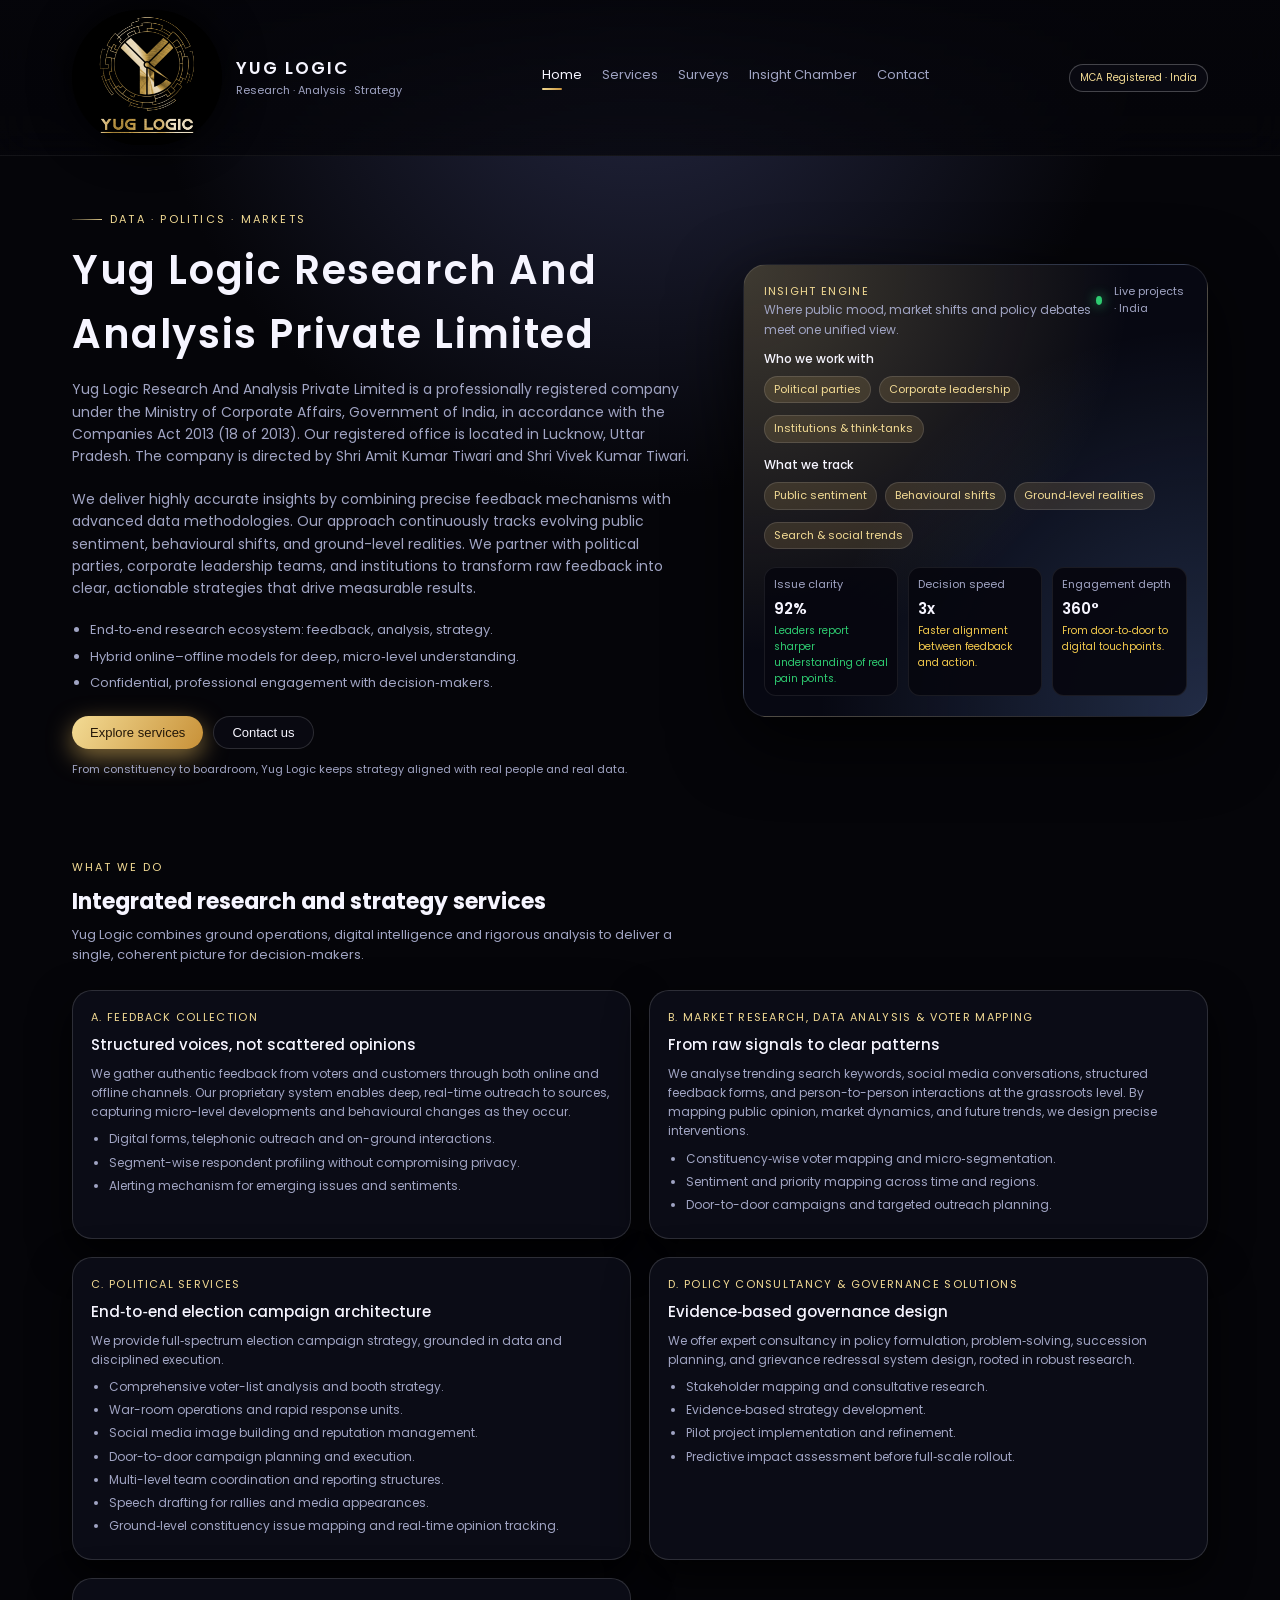
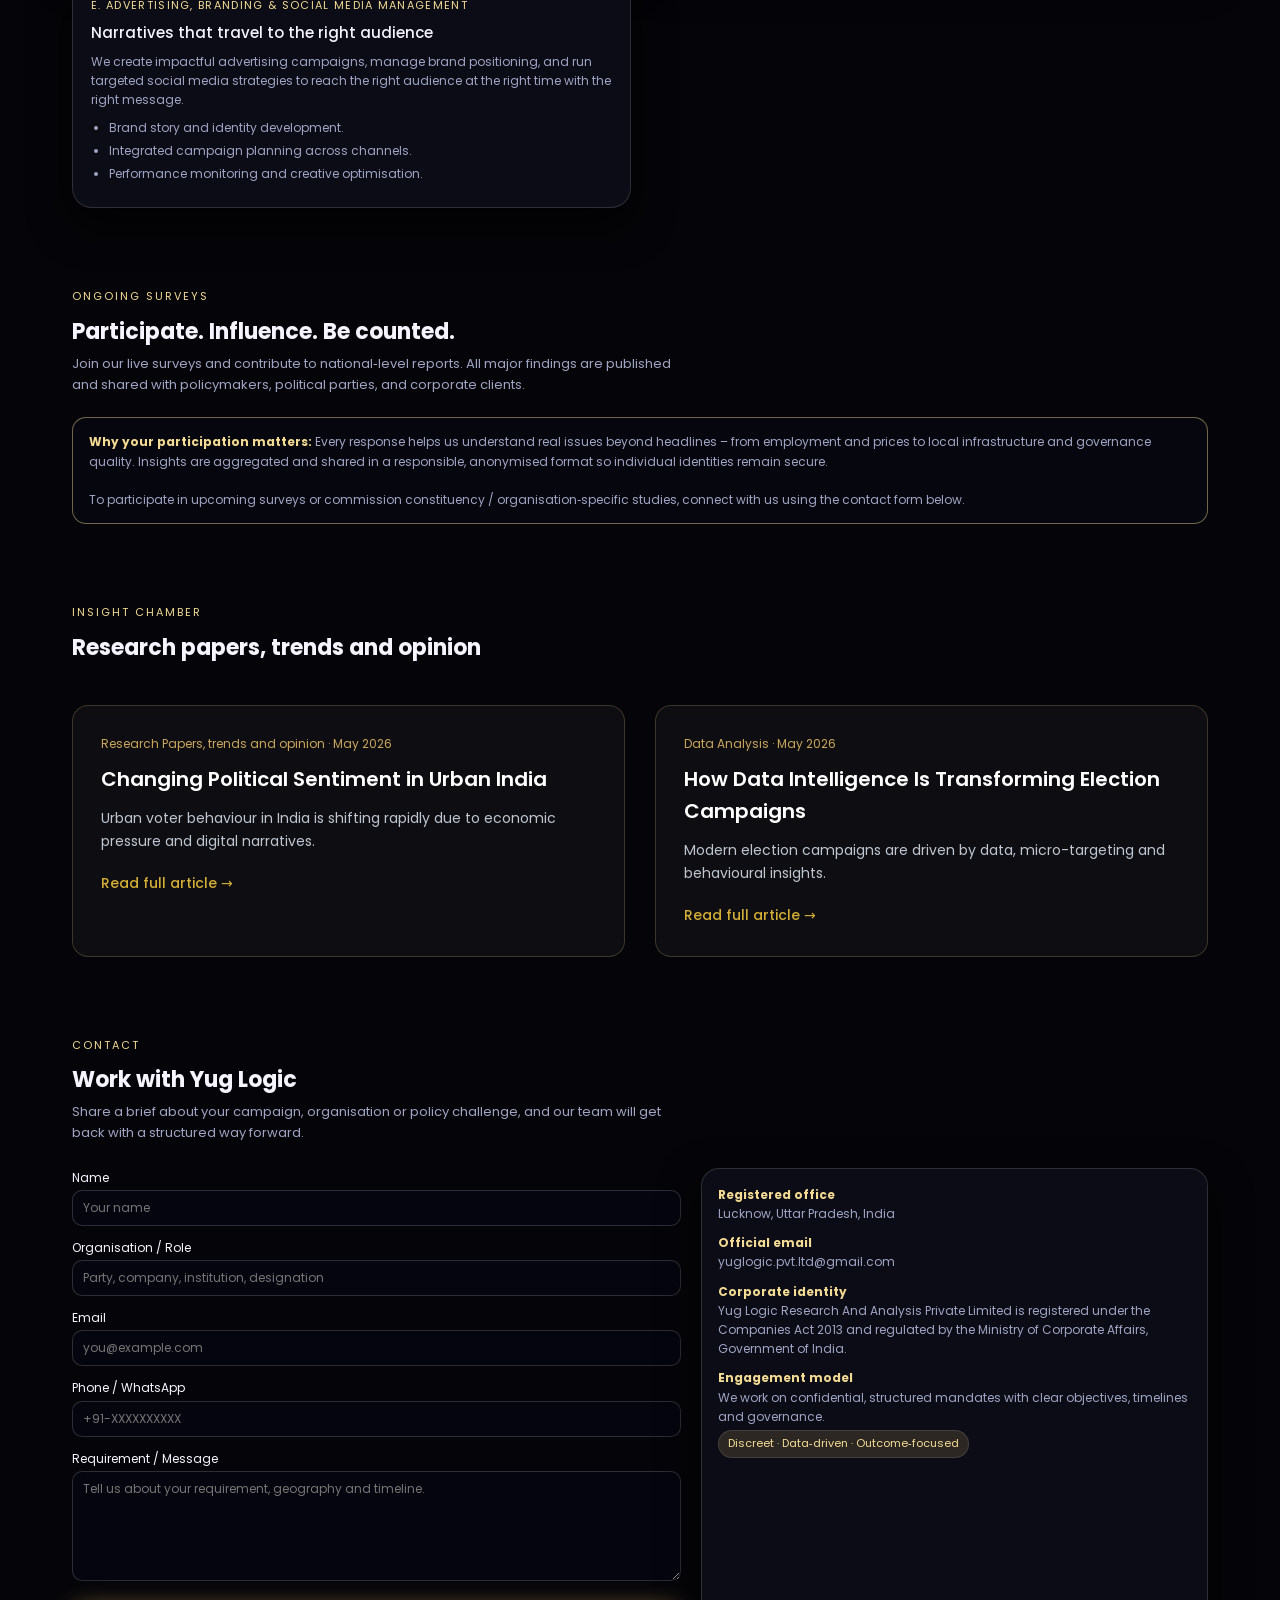
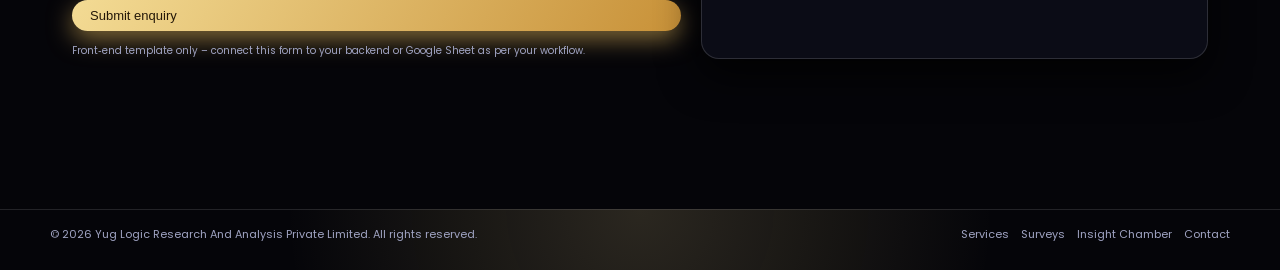
==== index.html @ 124881fb "first commit" ====
<!DOCTYPE html>
<html lang="en">

<head>
  <meta charset="UTF-8" />
  <title>Yug Logic Research And Analysis Private Limited</title>
  <meta name="viewport" content="width=device-width, initial-scale=1" />
  <meta name="description"
    content="Yug Logic Research And Analysis Private Limited – advanced political, market and policy research, feedback collection and strategic consulting." />
  <link rel="preconnect" href="https://fonts.googleapis.com" />
  <link rel="preconnect" href="https://fonts.gstatic.com" crossorigin />
  <link href="https://fonts.googleapis.com/css2?family=Poppins:wght@300;400;500;600;700&display=swap"
    rel="stylesheet" />
  <link rel="stylesheet" href="style.css" />
</head>

<body>
  <header>
    <nav class="nav">
      <div class="nav-left">
        <div class="logo-big-wrap">
          <!-- yahan apna logo file path do -->
          <img src="Images/logo.png" alt="Yug Logic logo" />
        </div>
        <div class="brand-lines">
          <span class="brand-main">Yug Logic</span>
          <span class="brand-sub">Research · Analysis · Strategy</span>
        </div>
      </div>
      <div class="nav-links">
        <a href="#home" class="active">Home</a>
        <a href="#services">Services</a>
        <a href="#surveys">Surveys</a>
        <a href="#insight">Insight Chamber</a>
        <a href="#contact">Contact</a>
      </div>
      <span class="pill-top">MCA Registered · India</span>
    </nav>
  </header>

  <main>
    <!-- HERO -->
    <section id="home">
      <div class="hero-wrap">
        <div>
          <div class="hero-tagline">
            <span></span>
            DATA · POLITICS · MARKETS
          </div>
          <h1 class="hero-title">
            Yug Logic Research And Analysis Private Limited
          </h1>
          <p class="hero-lead">
            Yug Logic Research And Analysis Private Limited is a professionally registered company under the Ministry of
            Corporate Affairs, Government of India, in accordance with the Companies Act 2013 (18 of 2013).
            Our registered office is located in Lucknow, Uttar Pradesh. The company is directed by
            Shri Amit Kumar Tiwari and Shri Vivek Kumar Tiwari.
          </p>
          <p class="hero-lead">
            We deliver highly accurate insights by combining precise feedback mechanisms with advanced data
            methodologies.
            Our approach continuously tracks evolving public sentiment, behavioural shifts, and ground-level realities.
            We partner with political parties, corporate leadership teams, and institutions to transform raw feedback
            into
            clear, actionable strategies that drive measurable results.
          </p>
          <ul class="hero-points">
            <li>End‑to‑end research ecosystem: feedback, analysis, strategy.</li>
            <li>Hybrid online–offline models for deep, micro‑level understanding.</li>
            <li>Confidential, professional engagement with decision‑makers.</li>
          </ul>
          <div class="hero-actions">
            <button class="btn btn-primary"
              onclick="document.getElementById('services').scrollIntoView({behavior:'smooth'})">
              Explore services
            </button>
            <button class="btn btn-ghost"
              onclick="document.getElementById('contact').scrollIntoView({behavior:'smooth'})">
              Contact us
            </button>
          </div>
          <p class="hero-note">
            From constituency to boardroom, Yug Logic keeps strategy aligned with real people and real data.
          </p>
        </div>

        <aside class="hero-panel" aria-label="Snapshot of Yug Logic capabilities">
          <div class="panel-top">
            <div>
              <div class="panel-label">Insight engine</div>
              <div>Where public mood, market shifts and policy debates meet one unified view.</div>
            </div>
            <div style="display:flex;align-items:center;gap:6px;">
              <span class="panel-dot"></span>
              <span style="font-size:11px;color:var(--text-muted);">Live projects · India</span>
            </div>
          </div>

          <div class="panel-grid">
            <div>
              <div class="panel-row-title">Who we work with</div>
              <div class="panel-chip-row">
                <span class="chip">Political parties</span>
                <span class="chip">Corporate leadership</span>
                <span class="chip">Institutions & think‑tanks</span>
              </div>
            </div>

            <div>
              <div class="panel-row-title">What we track</div>
              <div class="panel-chip-row">
                <span class="chip">Public sentiment</span>
                <span class="chip">Behavioural shifts</span>
                <span class="chip">Ground‑level realities</span>
                <span class="chip">Search & social trends</span>
              </div>
            </div>

            <div class="score-grid">
              <div class="score-card">
                <div class="score-label">Issue clarity</div>
                <div class="score-value">92%</div>
                <div class="score-trend trend-up">Leaders report sharper understanding of real pain points.</div>
              </div>
              <div class="score-card">
                <div class="score-label">Decision speed</div>
                <div class="score-value">3x</div>
                <div class="score-trend trend-flat">Faster alignment between feedback and action.</div>
              </div>
              <div class="score-card">
                <div class="score-label">Engagement depth</div>
                <div class="score-value">360°</div>
                <div class="score-trend trend-flat">From door‑to‑door to digital touchpoints.</div>
              </div>
            </div>
          </div>
        </aside>
      </div>
    </section>

    <!-- SERVICES -->
    <section id="services">
      <div class="sec-kicker">What we do</div>
      <h2 class="sec-title">Integrated research and strategy services</h2>
      <p class="sec-sub">
        Yug Logic combines ground operations, digital intelligence and rigorous analysis to deliver a single, coherent
        picture for decision‑makers.
      </p>

      <div class="grid grid-2">
        <!-- A -->
        <article class="card">
          <div class="card-label">A. Feedback Collection</div>
          <div class="card-title">Structured voices, not scattered opinions</div>
          <p class="card-text">
            We gather authentic feedback from voters and customers through both online and offline channels.
            Our proprietary system enables deep, real-time outreach to sources, capturing micro-level developments and
            behavioural changes as they occur.
          </p>
          <ul class="card-list">
            <li>Digital forms, telephonic outreach and on-ground interactions.</li>
            <li>Segment-wise respondent profiling without compromising privacy.</li>
            <li>Alerting mechanism for emerging issues and sentiments.</li>
          </ul>
        </article>

        <!-- B -->
        <article class="card">
          <div class="card-label">B. Market Research, Data Analysis & Voter Mapping</div>
          <div class="card-title">From raw signals to clear patterns</div>
          <p class="card-text">
            We analyse trending search keywords, social media conversations, structured feedback forms,
            and person-to-person interactions at the grassroots level. By mapping public opinion, market dynamics,
            and future trends, we design precise interventions.
          </p>
          <ul class="card-list">
            <li>Constituency‑wise voter mapping and micro‑segmentation.</li>
            <li>Sentiment and priority mapping across time and regions.</li>
            <li>Door-to-door campaigns and targeted outreach planning.</li>
          </ul>
        </article>

        <!-- C -->
        <article class="card">
          <div class="card-label">C. Political Services</div>
          <div class="card-title">End‑to‑end election campaign architecture</div>
          <p class="card-text">
            We provide full‑spectrum election campaign strategy, grounded in data and disciplined execution.
          </p>
          <ul class="card-list">
            <li>Comprehensive voter-list analysis and booth strategy.</li>
            <li>War-room operations and rapid response units.</li>
            <li>Social media image building and reputation management.</li>
            <li>Door-to-door campaign planning and execution.</li>
            <li>Multi-level team coordination and reporting structures.</li>
            <li>Speech drafting for rallies and media appearances.</li>
            <li>Ground‑level constituency issue mapping and real‑time opinion tracking.</li>
          </ul>
        </article>

        <!-- D -->
        <article class="card">
          <div class="card-label">D. Policy Consultancy & Governance Solutions</div>
          <div class="card-title">Evidence‑based governance design</div>
          <p class="card-text">
            We offer expert consultancy in policy formulation, problem‑solving, succession planning,
            and grievance redressal system design, rooted in robust research.
          </p>
          <ul class="card-list">
            <li>Stakeholder mapping and consultative research.</li>
            <li>Evidence‑based strategy development.</li>
            <li>Pilot project implementation and refinement.</li>
            <li>Predictive impact assessment before full‑scale rollout.</li>
          </ul>
        </article>

        <!-- E -->
        <article class="card">
          <div class="card-label">E. Advertising, Branding & Social Media Management</div>
          <div class="card-title">Narratives that travel to the right audience</div>
          <p class="card-text">
            We create impactful advertising campaigns, manage brand positioning, and run targeted social media
            strategies
            to reach the right audience at the right time with the right message.
          </p>
          <ul class="card-list">
            <li>Brand story and identity development.</li>
            <li>Integrated campaign planning across channels.</li>
            <li>Performance monitoring and creative optimisation.</li>
          </ul>
        </article>
      </div>
    </section>

    <!-- SURVEYS -->
    <section id="surveys">
      <div class="sec-kicker">Ongoing surveys</div>
      <h2 class="sec-title">Participate. Influence. Be counted.</h2>
      <p class="sec-sub">
        Join our live surveys and contribute to national‑level reports. All major findings are published and shared
        with policymakers, political parties, and corporate clients.
      </p>

      <div class="highlight">
        <strong>Why your participation matters:</strong> Every response helps us understand real issues beyond headlines
        –
        from employment and prices to local infrastructure and governance quality. Insights are aggregated and shared in
        a
        responsible, anonymised format so individual identities remain secure.
        <br /><br />
        To participate in upcoming surveys or commission constituency / organisation‑specific studies, connect with us
        using the contact form below.
      </div>
    </section>

    <!-- INSIGHT CHAMBER -->
    <section id="insight">
      <section id="insight">

        <div class="sec-kicker">Insight Chamber</div>
        <h2 class="sec-title">Research papers, trends and opinion</h2>

        <div class="blog-grid" id="blogContainer"></div>

      </section>

      </div>
    </section>

    <!-- CONTACT -->
    <section id="contact">
      <div class="sec-kicker">Contact</div>
      <h2 class="sec-title">Work with Yug Logic</h2>
      <p class="sec-sub">
        Share a brief about your campaign, organisation or policy challenge, and our team will get back with a
        structured way forward.
      </p>

      <div class="contact-grid">
        <div>
          <form id="enquiryForm">
            <div>
              <label for="name">Name</label>
              <input id="name" name="name" type="text" placeholder="Your name" />
            </div>
            <div>
              <label for="org">Organisation / Role</label>
              <input id="org" name="org" type="text" placeholder="Party, company, institution, designation" />
            </div>
            <div>
              <label for="email">Email</label>
              <input id="email" name="email" type="email" placeholder="you@example.com" />
            </div>
            <div>
              <label for="phone">Phone / WhatsApp</label>
              <input id="phone" name="phone" type="tel" placeholder="+91-XXXXXXXXXX" />
            </div>
            <div>
              <label for="msg">Requirement / Message</label>
              <textarea id="msg" name="msg"
                placeholder="Tell us about your requirement, geography and timeline."></textarea>
            </div>
            <button type="button" class="btn btn-primary" id="enquiryBtn">
              Submit enquiry
            </button>

            <div class="helper">
              Front‑end template only – connect this form to your backend or Google Sheet as per your workflow.
            </div>
          </form>
        </div>

        <aside class="contact-card">
          <div class="contact-item">
            <strong>Registered office</strong>
            <div>Lucknow, Uttar Pradesh, India</div>
          </div>
          <div class="contact-item">
            <strong>Official email</strong>
            <div>yuglogic.pvt.ltd@gmail.com</div>
          </div>
          <div class="contact-item">
            <strong>Corporate identity</strong>
            <div>
              Yug Logic Research And Analysis Private Limited is registered under the Companies Act 2013 and regulated
              by
              the Ministry of Corporate Affairs, Government of India.
            </div>
          </div>
          <div class="contact-item">
            <strong>Engagement model</strong>
            <div>
              We work on confidential, structured mandates with clear objectives, timelines and governance.
            </div>
            <span class="chip">Discreet · Data‑driven · Outcome‑focused</span>
          </div>
        </aside>
      </div>
    </section>
  </main>

  <footer>
    <div class="footer-inner">
      <div>© <span id="year"></span> Yug Logic Research And Analysis Private Limited. All rights reserved.</div>
      <div class="footer-links">
        <a href="#services">Services</a>
        <a href="#surveys">Surveys</a>
        <a href="#insight">Insight Chamber</a>
        <a href="#contact">Contact</a>
      </div>
    </div>
  </footer>

  <!-- Success Popup -->
  <div id="successPopup" class="popup-overlay">
    <div class="popup-box">
      <div class="popup-icon">✓</div>
      <h3>Enquiry Submitted</h3>
      <p>Thank you for contacting Yug Logic. Our team will reach out shortly.</p>
      <button onclick="closePopup()">Close</button>
    </div>
  </div>

  <!-- <script>
  document.getElementById('year').textContent = new Date().getFullYear();
</script> -->
  <script src="blogs.js"></script>
  <script>
    document.getElementById('year').textContent = new Date().getFullYear();

    const SCRIPT_URL = 'https://script.google.com/macros/s/AKfycbyWjGKu5oeW3pfzpf-v7jNRfKHC6XNShoSL7hSLImDXv3qcmVnDAsrE3kK5Fc-kvegi8g/exec';

    const form = document.getElementById('enquiryForm');
    const enquiryBtn = document.getElementById('enquiryBtn');

    enquiryBtn.addEventListener('click', async () => {
      const formData = new FormData(form);

      try {
        await fetch(SCRIPT_URL, {
          method: 'POST',
          mode: 'no-cors',        // <- important
          body: formData
        });

        // response read nahi kar paoge, but request chali jayegi
        // alert('Enquiry submitted, thank you.');
        showPopup();
        form.reset();
      } catch (error) {
        console.error('Error!', error);
        alert('Error Occurred Please try again.');
      }
    });
  </script>
  <script>
    function showPopup() {
      const popup = document.getElementById('successPopup');
      popup.classList.add('active');
    }

    function closePopup() {
      const popup = document.getElementById('successPopup');
      popup.classList.remove('active');
    }

    const container = document.getElementById("blogContainer");

    blogs.forEach(blog => {

      container.innerHTML += `
<article class="blog-card">

<div class="blog-meta">
${blog.category} · ${blog.date}
</div>

<h3 class="blog-title">
${blog.title}
</h3>

<p class="blog-excerpt">
${blog.excerpt}
</p>

<a href="${blog.file}" class="blog-read">
Read full article →
</a>

</article>
`;

    });

  </script>
</body>
</html>
---- style.css ----
:root {
  --bg: #050509;
  --bg-soft: #0b0c16;
  --bg-panel: #070812;
  --accent: #d8b66a;
  --accent-strong: #f3db94;
  --accent-soft: rgba(216, 182, 106, 0.16);
  --text-main: #f6f5ff;
  --text-muted: #a0a4c3;
  --border-soft: rgba(255, 255, 255, 0.14);
}

* {
  box-sizing: border-box;
  margin: 0;
  padding: 0;
}

body {
  font-family: "Poppins", system-ui;
  background:
    radial-gradient(circle at top, #262944 0, #050509 45%) fixed,
    #050509;
  color: var(--text-main);
  line-height: 1.6;
  scroll-behavior: smooth;
}

a {
  text-decoration: none;
  color: inherit;
}

/* ===== NAVBAR ===== */
header {
  position: sticky;
  top: 0;
  z-index: 50;
  backdrop-filter: blur(18px);
  background: linear-gradient(to bottom, rgba(5, 5, 10, 0.96), rgba(5, 5, 10, 0.75));
  border-bottom: 1px solid rgba(255, 255, 255, 0.06);
}

.nav {
  max-width: 1180px;
  margin: 0 auto;
  padding: 10px 22px;
  display: flex;
  align-items: center;
  justify-content: space-between;
  gap: 16px;
}

.nav-left {
  display: flex;
  align-items: center;
  gap: 14px;
}

/* .logo-big-wrap{
      width:80px;height:80px;
      border-radius:999px;
      background:radial-gradient(circle,#f7e5b0,#c0933d);
      display:flex;align-items:center;justify-content:center;
      box-shadow:
        0 0 35px rgba(243,219,148,0.85),
        0 0 80px rgba(208,147,61,0.55);
      overflow:hidden;
    }
    .logo-big-wrap img{
      width:100%;height:100%;object-fit:contain;
    } */

.logo-big-wrap {
  width: 150px;
  /* pehle 90px tha, isko 120–140 tak rakh sakte ho */
  height: 135px;
  border-radius: 999px;
  background: #000;
  /* yahan simple black, taki logo ka golden hi shine kare */
  display: flex;
  align-items: center;
  justify-content: center;
  box-shadow:
    0 0 40px rgba(0, 0, 0, 0.9);
  /* golden glow hata diya */
  overflow: hidden;
}

.logo-big-wrap img {
  width: 257%;
  height: 186%;
  object-fit: contain;
}


.brand-lines {
  display: flex;
  flex-direction: column;
}

.brand-main {
  font-size: 17px;
  font-weight: 600;
  letter-spacing: 0.12em;
  text-transform: uppercase;
}

.brand-sub {
  font-size: 11px;
  color: var(--text-muted);
}

.nav-links {
  display: none;
  gap: 20px;
  font-size: 13px;
}

@media(min-width:900px) {
  .nav-links {
    display: flex;
  }
}

.nav-links a {
  position: relative;
  padding-bottom: 4px;
  color: var(--text-muted);
}

.nav-links a:hover,
.nav-links a.active {
  color: var(--text-main);
}

.nav-links a::after {
  content: "";
  position: absolute;
  left: 0;
  bottom: 0;
  height: 2px;
  width: 0;
  background: linear-gradient(90deg, #f3db94, #c8923b);
  border-radius: 999px;
  transition: width .18s ease-out;
}

.nav-links a:hover::after,
.nav-links a.active::after {
  width: 20px;
}

.pill-top {
  display: none;
}

@media(min-width:900px) {
  .pill-top {
    display: inline-flex;
    padding: 5px 10px;
    border-radius: 999px;
    border: 1px solid rgba(255, 255, 255, 0.24);
    font-size: 10px;
    background: rgba(10, 10, 18, 0.95);
    color: var(--accent-strong);
  }
}

/* ===== BUTTONS ===== */
.btn {
  border-radius: 999px;
  border: 0;
  padding: 8px 18px;
  font-size: 13px;
  font-weight: 500;
  cursor: pointer;
  display: inline-flex;
  align-items: center;
  gap: 7px;
  transition: transform .14s ease, box-shadow .14s ease, background .14s ease;
  white-space: nowrap;
}

.btn-primary {
  background: linear-gradient(120deg, #f3db94, #c89138);
  color: #231708;
  box-shadow: 0 8px 24px rgba(214, 173, 88, 0.6);
}

.btn-primary:hover {
  transform: translateY(-1px);
  box-shadow: 0 12px 32px rgba(214, 173, 88, 0.8);
}

.btn-ghost {
  background: rgba(10, 10, 18, 0.96);
  border: 1px solid var(--border-soft);
  color: var(--text-main);
}

.btn-ghost:hover {
  background: rgba(16, 18, 35, 1);
  transform: translateY(-1px);
}

/* ===== LAYOUT ===== */
main {
  max-width: 1180px;
  margin: 0 auto;
  padding: 34px 22px 70px;
}

section {
  margin-bottom: 80px;
}

/* ===== HERO PANEL ===== */
.hero-wrap {
  margin-top: 12px;
  display: grid;
  gap: 26px;
  align-items: center;
  grid-template-columns: minmax(0, 1.8fr) minmax(0, 1.3fr);
}

@media(max-width:899px) {
  .hero-wrap {
    grid-template-columns: minmax(0, 1fr);
  }
}

.hero-tagline {
  font-size: 11px;
  text-transform: uppercase;
  letter-spacing: 0.2em;
  color: var(--accent-strong);
  margin-bottom: 10px;
  display: inline-flex;
  align-items: center;
  gap: 8px;
}

.hero-tagline span {
  width: 30px;
  height: 1px;
  background: linear-gradient(90deg, rgba(243, 219, 148, .2), rgba(243, 219, 148, .9));
}

.hero-title {
  font-size: clamp(30px, 4.8vw, 40px);
  font-weight: 600;
  letter-spacing: 0.04em;
  margin-bottom: 12px;
}
/* 
.hero-title span {
  background: linear-gradient(120deg, #f7e6b5, #c99139);
  -webkit-background-clip: text;
  color: transparent;
} */

.hero-lead {
  font-size: 14px;
  color: var(--text-muted);
  max-width: 620px;
  margin-bottom: 20px;
}

.hero-points {
  font-size: 13px;
  color: var(--text-muted);
  margin-bottom: 22px;
}

.hero-points li {
  margin-left: 18px;
  margin-bottom: 6px;
}

.hero-actions {
  display: flex;
  flex-wrap: wrap;
  gap: 10px;
  margin-bottom: 12px;
}

.hero-note {
  font-size: 11px;
  color: var(--text-muted);
}

.hero-panel {
  border-radius: 24px;
  background:
    radial-gradient(circle at top left, rgba(243, 219, 148, 0.24), transparent 60%),
    radial-gradient(circle at bottom right, rgba(126, 173, 255, 0.22), transparent 60%),
    var(--bg-panel);
  border: 1px solid rgba(255, 255, 255, 0.1);
  box-shadow: 0 22px 70px rgba(0, 0, 0, 0.85);
  padding: 18px 20px 20px;
  position: relative;
  overflow: hidden;
}

.hero-panel::before {
  content: "";
  position: absolute;
  inset: -160px;
  background: conic-gradient(from 130deg, rgba(243, 219, 148, 0.25), transparent 40%, rgba(102, 151, 255, 0.3), transparent 80%);
  filter: blur(32px);
  opacity: 0.7;
  z-index: -1;
}

.panel-top {
  display: flex;
  justify-content: space-between;
  align-items: flex-start;
  margin-bottom: 10px;
  font-size: 12px;
  color: var(--text-muted);
}

.panel-label {
  font-size: 11px;
  text-transform: uppercase;
  letter-spacing: 0.12em;
  color: var(--accent-strong);
}

.panel-dot {
  width: 9px;
  height: 9px;
  border-radius: 50%;
  background: #2ecc71;
  box-shadow: 0 0 12px rgba(46, 204, 113, 0.9);
  margin-right: 6px;
}

.panel-grid {
  margin-top: 10px;
  display: grid;
  gap: 12px;
}

.panel-row-title {
  font-size: 12px;
  font-weight: 500;
  margin-bottom: 4px;
}

.panel-chip-row {
  display: flex;
  flex-wrap: wrap;
  gap: 8px;
  font-size: 11px;
}

.chip {
  padding: 4px 9px;
  border-radius: 999px;
  background: rgba(10, 10, 18, 0.9);
  border: 1px solid rgba(255, 255, 255, 0.12);
  color: var(--text-muted);
}

.score-grid {
  display: grid;
  grid-template-columns: repeat(3, minmax(0, 1fr));
  gap: 10px;
  margin-top: 6px;
}

.score-card {
  padding: 8px 9px;
  border-radius: 12px;
  background: rgba(7, 7, 15, 0.94);
  border: 1px solid rgba(255, 255, 255, 0.08);
  font-size: 11px;
}

.score-label {
  color: var(--text-muted);
  margin-bottom: 3px;
}

.score-value {
  font-size: 15px;
  font-weight: 600;
}

.score-trend {
  font-size: 10px;
  margin-top: 2px;
}

.trend-up {
  color: #2ecc71;
}

.trend-flat {
  color: #f2c94c;
}

/* ===== SECTION HEADERS ===== */
.sec-kicker {
  font-size: 11px;
  text-transform: uppercase;
  letter-spacing: 0.18em;
  color: var(--accent-strong);
  margin-bottom: 8px;
}

.sec-title {
  font-size: 22px;
  margin-bottom: 5px;
}

.sec-sub {
  font-size: 13px;
  color: var(--text-muted);
  max-width: 620px;
}

/* ===== CARDS ===== */
.grid {
  margin-top: 24px;
  display: grid;
  gap: 18px;
  grid-template-columns: minmax(0, 1fr);
}

@media(min-width:900px) {
  .grid-2 {
    grid-template-columns: repeat(2, minmax(0, 1fr));
  }
}

.card {
  position: relative;
  border-radius: 20px;
  background: var(--bg-soft);
  border: 1px solid var(--border-soft);
  box-shadow: 0 16px 40px rgba(0, 0, 0, 0.8);
  padding: 18px 18px 20px;
  overflow: hidden;
}

.card::before {
  content: "";
  position: absolute;
  inset: -60px;
  background: radial-gradient(circle at top, rgba(243, 219, 148, 0.24), transparent 65%);
  opacity: 0;
  transition: opacity .2s ease-out;
}

.card:hover::before {
  opacity: 1;
}

.card-label {
  font-size: 11px;
  color: var(--accent-strong);
  text-transform: uppercase;
  letter-spacing: 0.12em;
  margin-bottom: 6px;
}

.card-title {
  font-size: 15px;
  margin-bottom: 7px;
  font-weight: 500;
}

.card-text {
  font-size: 12px;
  color: var(--text-muted);
}

.card-list {
  margin-top: 8px;
  font-size: 12px;
  color: var(--text-muted);
}

.card-list li {
  margin-left: 18px;
  margin-bottom: 4px;
}

/* ===== HIGHLIGHT BOX ===== */
.highlight {
  margin-top: 22px;
  padding: 14px 16px;
  border-radius: 14px;
  border: 1px solid rgba(243, 219, 148, 0.45);
  background: rgba(7, 7, 15, 0.96);
  font-size: 12px;
  color: var(--text-muted);
}

.highlight strong {
  color: var(--accent-strong);
}

/* ===== CONTACT ===== */
.contact-grid {
  margin-top: 24px;
  display: grid;
  gap: 20px;
  grid-template-columns: minmax(0, 1.2fr) minmax(0, 1fr);
}

@media(max-width:900px) {
  .contact-grid {
    grid-template-columns: minmax(0, 1fr);
  }
}

form {
  display: grid;
  gap: 12px;
}

label {
  font-size: 12px;
  display: block;
  margin-bottom: 3px;
}

input,
textarea {
  width: 100%;
  border-radius: 10px;
  border: 1px solid rgba(255, 255, 255, 0.16);
  background: rgba(6, 6, 16, 0.96);
  padding: 8px 10px;
  font-size: 12px;
  color: var(--text-main);
  outline: none;
  font-family: inherit;
  transition: border-color .15s ease, box-shadow .15s ease, background .15s ease;
}

input:focus,
textarea:focus {
  border-color: var(--accent-strong);
  box-shadow: 0 0 0 1px rgba(243, 219, 148, 0.45);
  background: rgba(6, 6, 16, 1);
}

textarea {
  min-height: 110px;
  resize: vertical;
}

.helper {
  font-size: 10px;
  color: var(--text-muted);
}

.contact-card {
  padding: 16px 16px 18px;
  border-radius: 18px;
  background: var(--bg-soft);
  border: 1px solid var(--border-soft);
  font-size: 12px;
  color: var(--text-muted);
  box-shadow: 0 16px 40px rgba(0, 0, 0, 0.8);
}

.contact-item {
  margin-bottom: 10px;
}

.contact-item strong {
  color: var(--accent-strong);
}

.chip {
  display: inline-block;
  margin-top: 4px;
  padding: 4px 9px;
  border-radius: 999px;
  background: var(--accent-soft);
  color: var(--accent-strong);
  font-size: 11px;
}

/* ===== FOOTER ===== */
footer {
  border-top: 1px solid rgba(255, 255, 255, 0.12);
  padding: 16px 22px 26px;
  font-size: 11px;
  color: var(--text-muted);
  background: radial-gradient(circle at top, rgba(243, 219, 148, 0.16), transparent 55%);
}

.footer-inner {
  max-width: 1180px;
  margin: 0 auto;
  display: flex;
  flex-wrap: wrap;
  gap: 10px;
  align-items: center;
  justify-content: space-between;
}

.footer-links {
  display: flex;
  gap: 12px;
}

.footer-links a:hover {
  color: var(--text-main);
}

/* Popup overlay */
.popup-overlay {
  position: fixed;
  inset: 0;
  background: rgba(0, 0, 0, 0.55);
  display: flex;
  align-items: center;
  justify-content: center;
  visibility: hidden;
  opacity: 0;
  transition: 0.3s ease;
  backdrop-filter: blur(4px);
  z-index: 9999;
}

.popup-overlay.active {
  visibility: visible;
  opacity: 1;
}

/* Popup box */
.popup-box {
  background: white;
  padding: 40px 35px;
  border-radius: 16px;
  text-align: center;
  max-width: 380px;
  box-shadow: 0 15px 40px rgba(0, 0, 0, 0.2);
  transform: translateY(30px);
  transition: 0.3s;
}

.popup-overlay.active .popup-box {
  transform: translateY(0);
}

.popup-icon {
  font-size: 42px;
  color: #2ecc71;
  margin-bottom: 10px;
}

.popup-box h3 {
  margin-bottom: 10px;
  font-size: 22px;
  color: black;
}

.popup-box p {
  color: #666;
  font-size: 14px;
  margin-bottom: 20px;
}

.popup-box button {
  padding: 10px 20px;
  border: none;
  border-radius: 8px;
  background: #111;
  color: white;
  cursor: pointer;
}

/* for blog */
.blog-grid {
  display: grid;
  grid-template-columns: repeat(auto-fit, minmax(320px, 1fr));
  gap: 30px;
  margin-top: 40px;
}

.blog-card {
  background: rgba(255, 255, 255, 0.04);
  border: 1px solid rgba(255, 215, 130, 0.2);
  border-radius: 16px;
  padding: 28px;
  transition: all .3s ease;
  backdrop-filter: blur(6px);
}

.blog-card:hover {
  transform: translateY(-6px);
  border-color: #d4af37;
  box-shadow: 0 15px 35px rgba(0, 0, 0, 0.4);
}

.blog-meta {
  font-size: 12px;
  color: #c9a65b;
  margin-bottom: 10px;
}

.blog-title {
  font-size: 20px;
  font-weight: 600;
  color: #ffffff;
  margin-bottom: 12px;
}

.blog-excerpt {
  font-size: 14px;
  color: #bfc6d1;
  line-height: 1.6;
  margin-bottom: 18px;
}

.blog-read {
  font-size: 14px;
  font-weight: 500;
  text-decoration: none;
  color: #d4af37;
}

.blog-read:hover {
  text-decoration: underline;
}
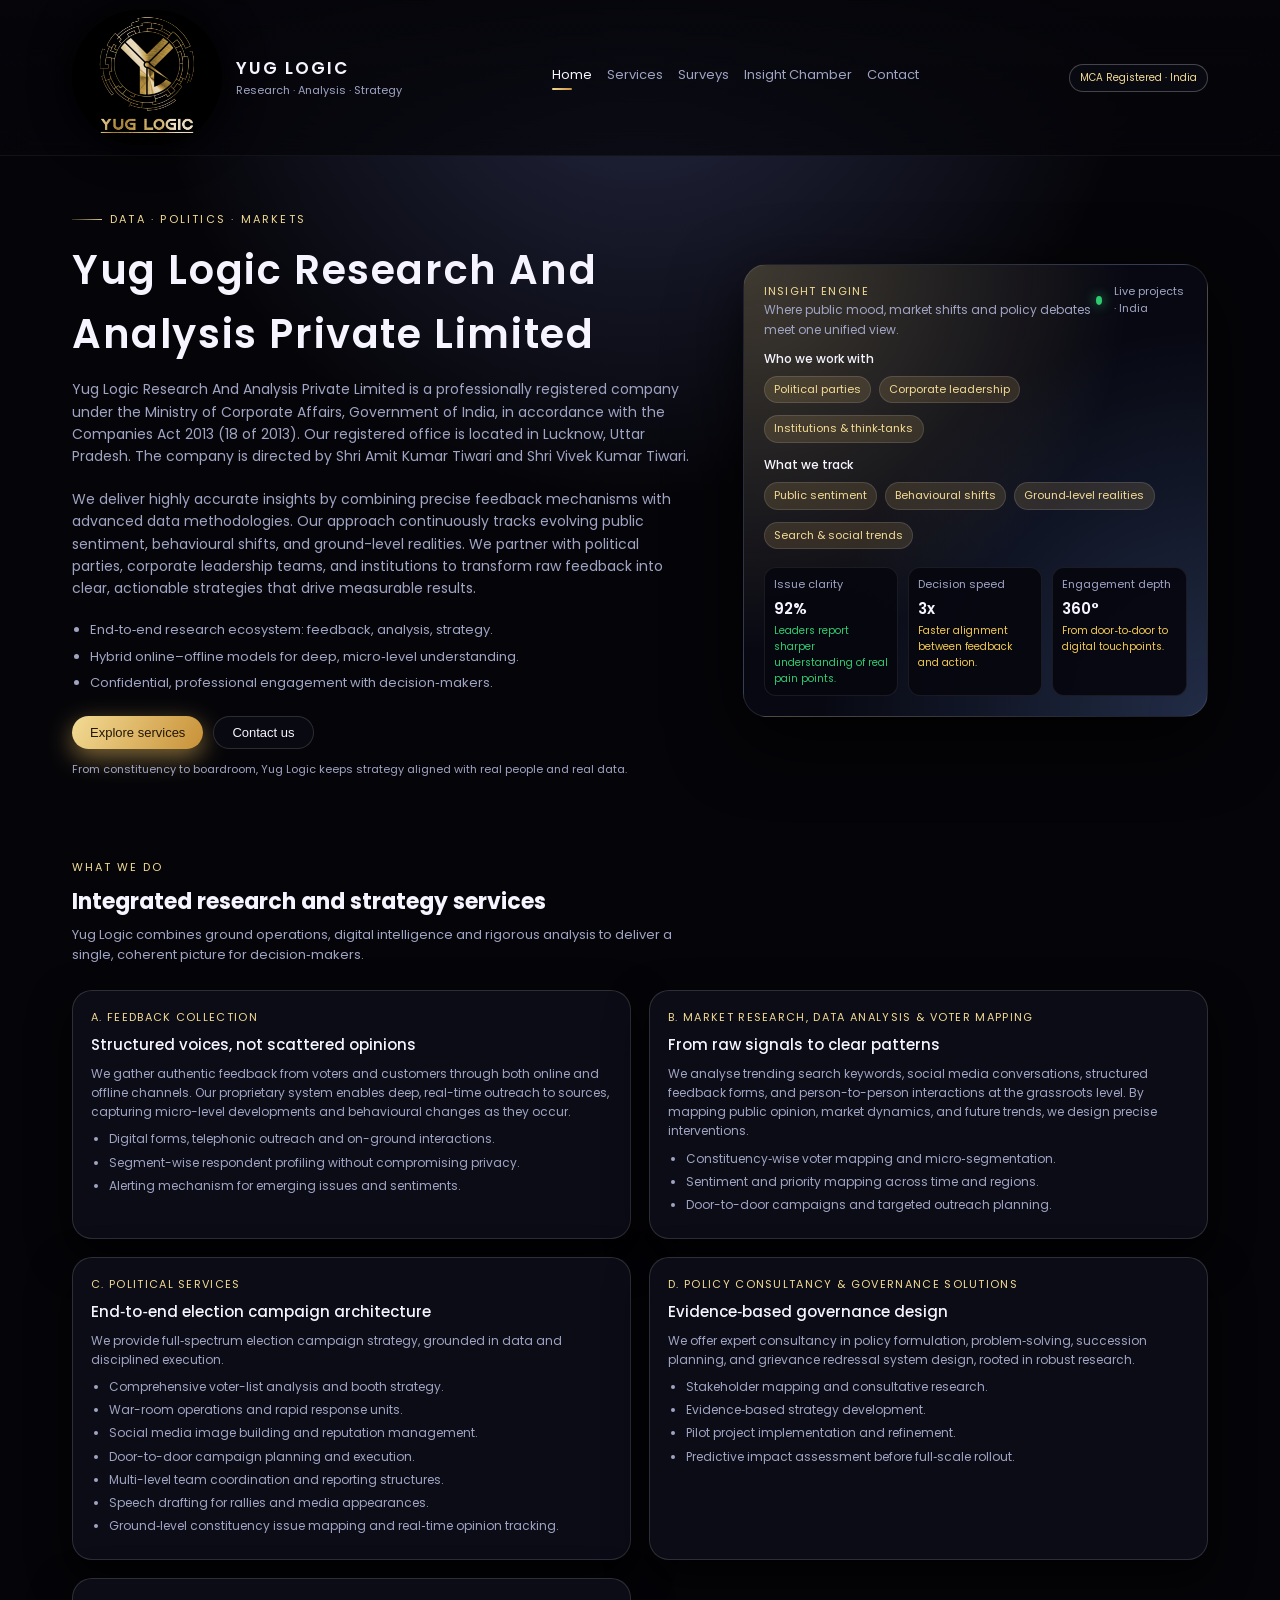
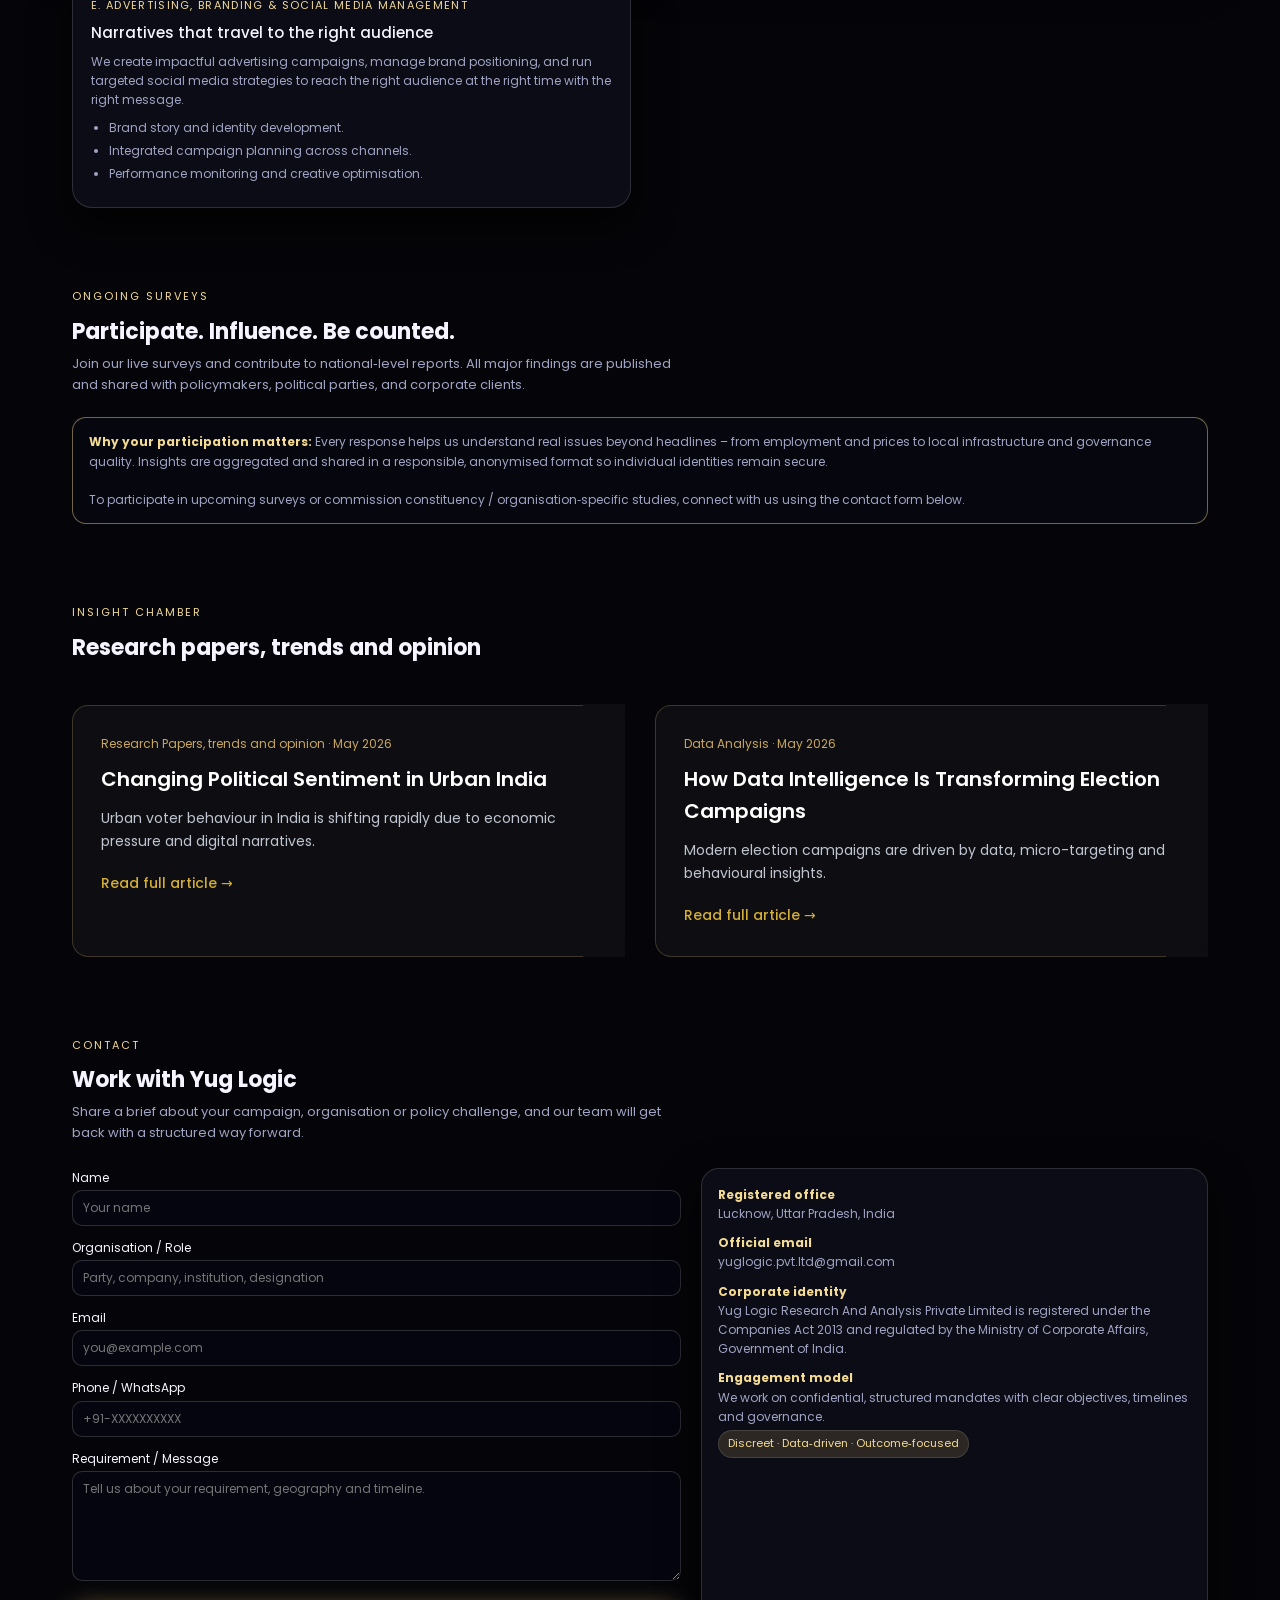
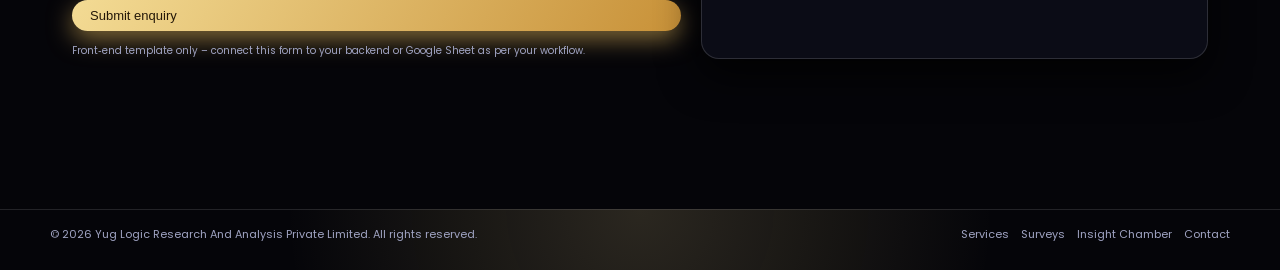
==== commit f755a2ed: "Responsive Compatiable for Mobile and desktop" ====
--- a/index.html
+++ b/index.html
@@ -14,7 +14,10 @@
   <link rel="stylesheet" href="style.css" />
 </head>
 
+
+
 <body>
+  <!-- ...existing code... -->
   <header>
     <nav class="nav">
       <div class="nav-left">
@@ -27,6 +30,35 @@
           <span class="brand-sub">Research · Analysis · Strategy</span>
         </div>
       </div>
+      <div class="nav-links-container">
+        <div class="nav-links">
+          <a href="#home" class="active">Home</a>
+          <a href="#services">Services</a>
+          <a href="#surveys">Surveys</a>
+          <a href="#insight">Insight Chamber</a>
+          <a href="#contact">Contact</a>
+        </div>
+      </div>
+      <button class="hamburger" aria-label="Toggle menu">
+        <span></span>
+        <span></span>
+        <span></span>
+      </button>
+      <span class="pill-top">MCA Registered · India</span>
+    </nav>
+  </header>
+  <!-- ...existing code... -->
+  <!-- <header>
+    <nav class="nav">
+      <div class="nav-left">
+        <div class="logo-big-wrap">
+          <img src="Images/logo.png" alt="Yug Logic logo" />
+        </div>
+        <div class="brand-lines">
+          <span class="brand-main">Yug Logic</span>
+          <span class="brand-sub">Research · Analysis · Strategy</span>
+        </div>
+      </div>
       <div class="nav-links">
         <a href="#home" class="active">Home</a>
         <a href="#services">Services</a>
@@ -36,7 +68,7 @@
       </div>
       <span class="pill-top">MCA Registered · India</span>
     </nav>
-  </header>
+  </header> -->
 
   <main>
     <!-- HERO -->
@@ -433,5 +465,27 @@
     });
 
   </script>
+
+  <script>
+  const hamburger = document.querySelector('.hamburger');
+  const navMenu = document.querySelector('.nav-links-container');
+  const navLinks = document.querySelectorAll('.nav-links a');
+
+  // Toggle menu (open/close)
+  hamburger.addEventListener('click', () => {
+    navMenu.classList.toggle('active');
+  });
+
+  // Close menu on link click
+  navLinks.forEach(link => {
+    link.addEventListener('click', () => {
+      navMenu.classList.remove('active');
+
+      // active link highlight
+      navLinks.forEach(l => l.classList.remove('active'));
+      link.classList.add('active');
+    });
+  });
+</script>
 </body>
-</html>
+</html>
--- a/style.css
+++ b/style.css
@@ -732,4 +732,81 @@
 
 .blog-read:hover {
   text-decoration: underline;
+}
+
+
+/* ===== MOBILE NAV FIX ===== */
+.hamburger {
+  display: block;
+  background: none;
+  border: none;
+  cursor: pointer;
+}
+
+.hamburger span {
+  display: block;
+  width: 22px;
+  height: 2px;
+  background: white;
+  margin: 5px 0;
+}
+
+/* mobile menu */
+.nav-links-container {
+  position: absolute;
+  top: 70px;
+  left: 0;
+  width: 100%;
+  background: #050509;
+  display: none;
+  flex-direction: column;
+  padding: 15px 20px;
+}
+
+.nav-links-container.active {
+  display: flex;
+}
+
+.nav-links {
+  display: flex;
+  flex-direction: column;
+  gap: 15px;
+}
+
+/* desktop reset */
+@media(min-width:900px){
+  .hamburger {
+    display: none;
+  }
+
+  .nav-links-container {
+    position: static;
+    display: block !important;
+    background: none;
+    width: auto;
+    padding: 0;
+  }
+
+  .nav-links {
+    flex-direction: row;
+  }
+}
+
+
+@media(max-width:600px){
+  .hero-title {
+    font-size: 24px;
+  }
+
+  .hero-lead {
+    font-size: 13px;
+  }
+
+  .hero-wrap {
+    gap: 18px;
+  }
+
+  .hero-panel {
+    padding: 14px;
+  }
 }
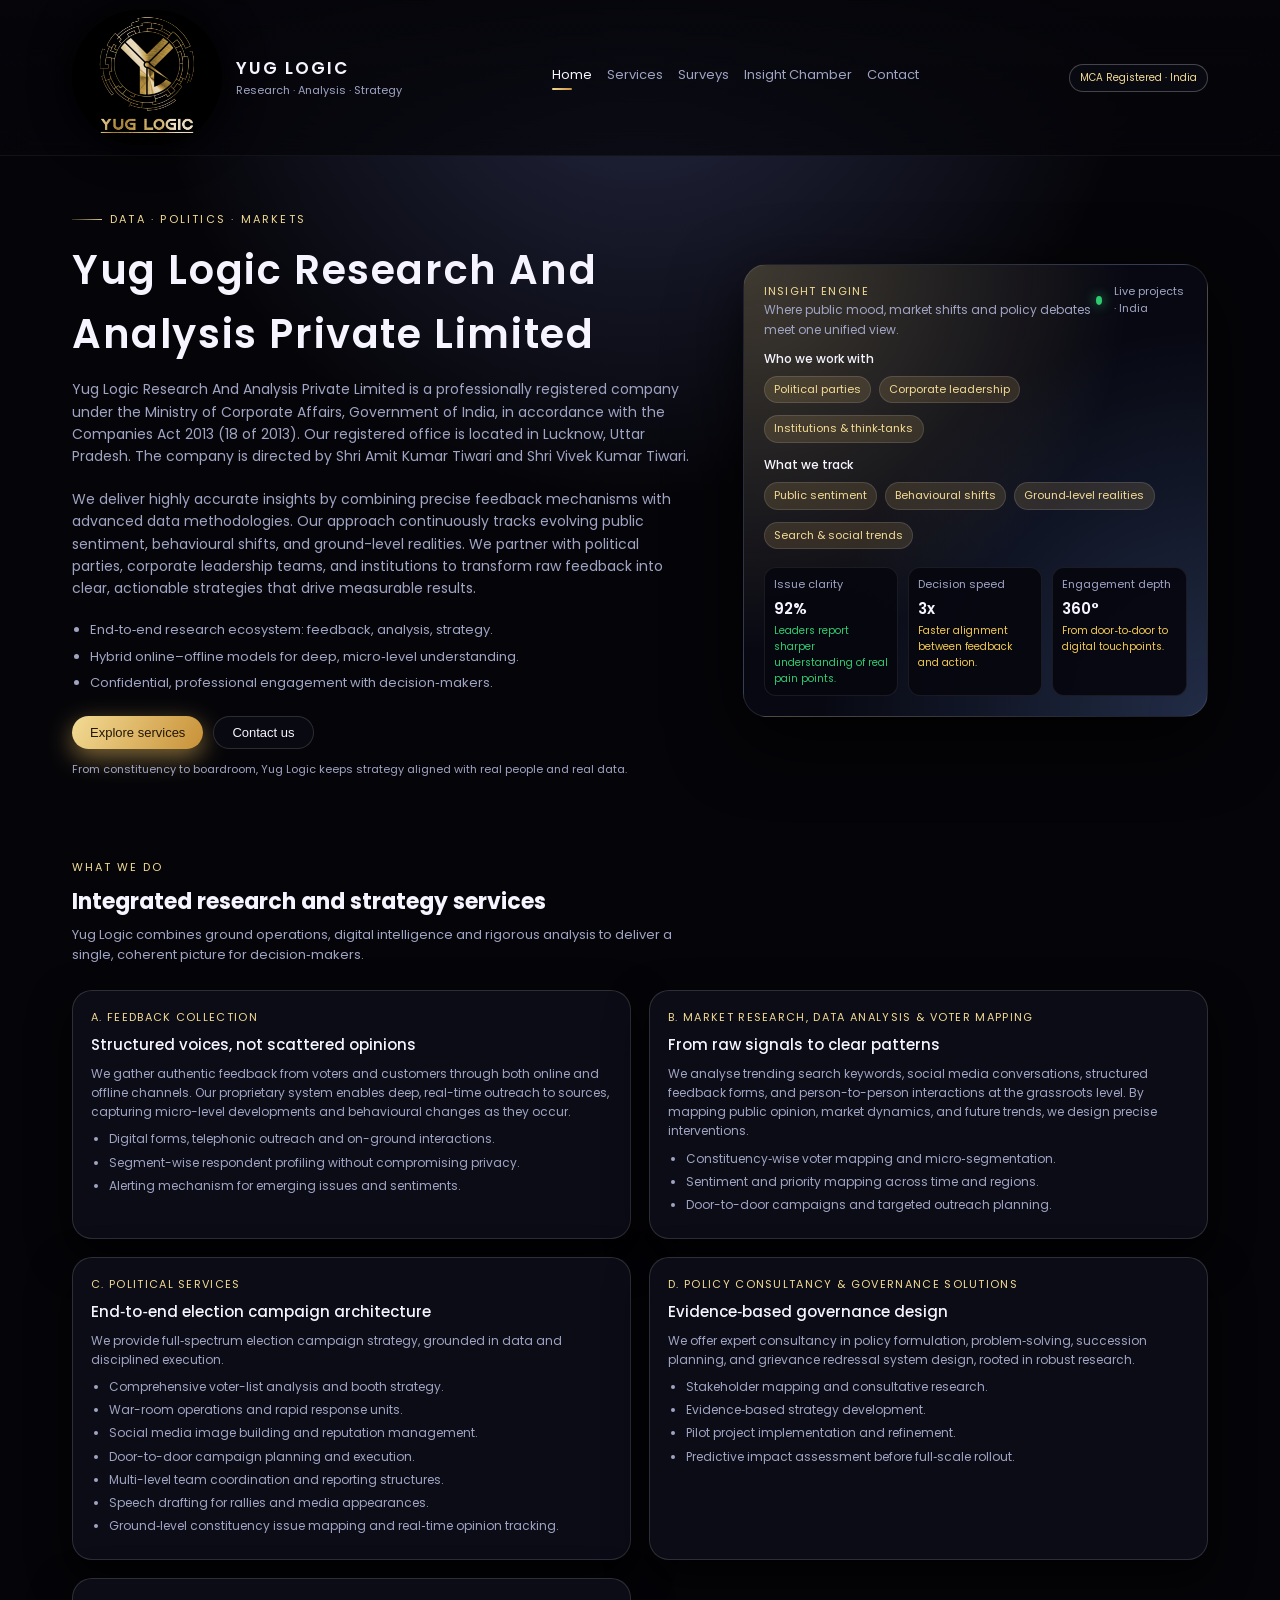
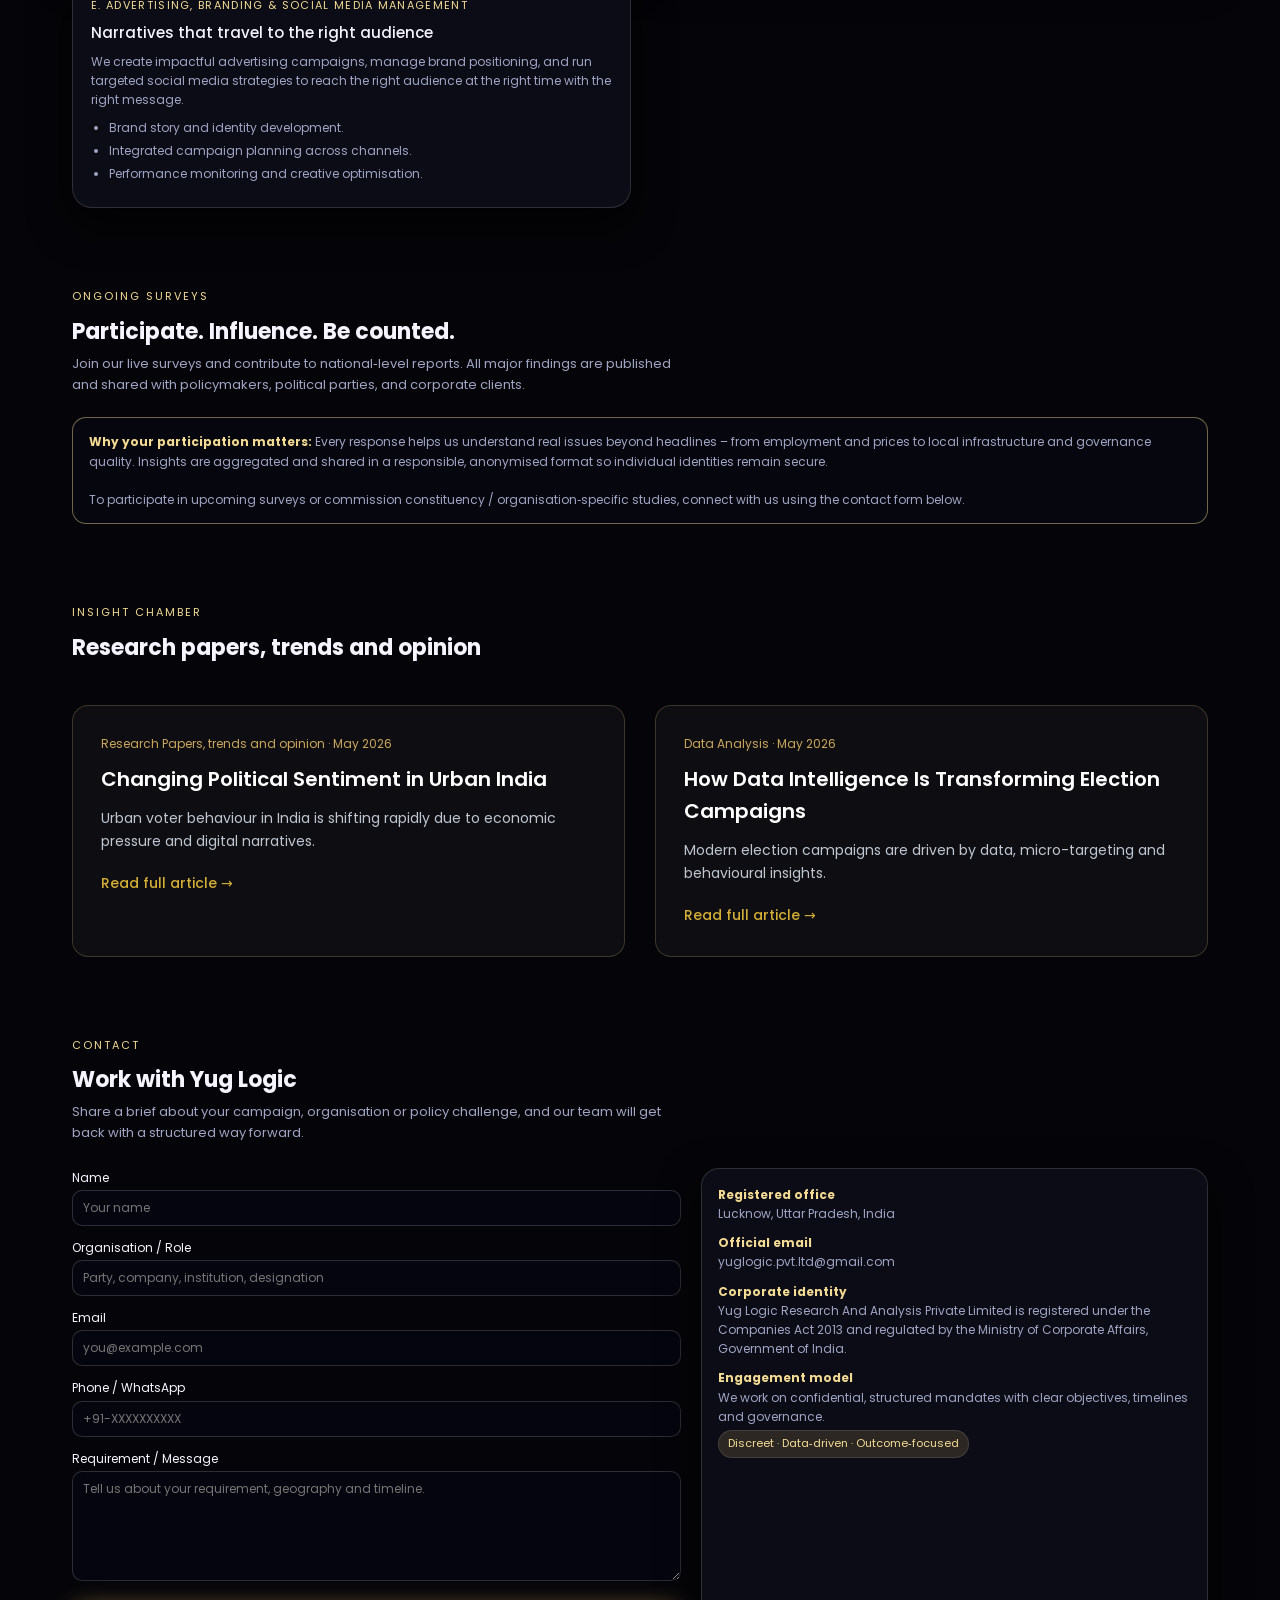
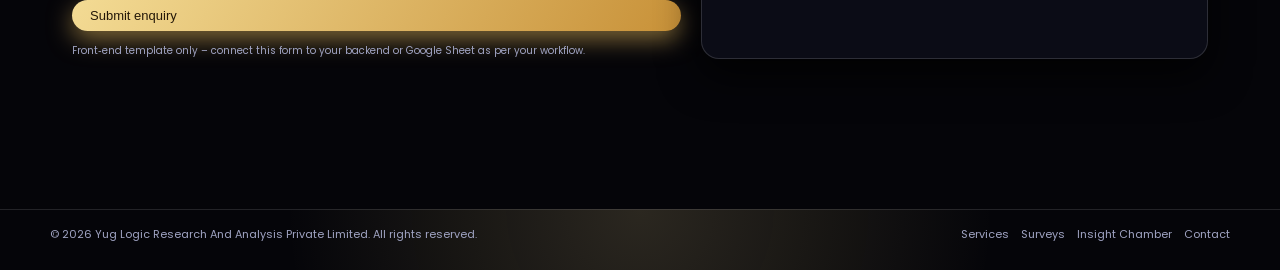
==== commit f87a378b: "Responsive Web Design Project" ====
--- a/index.html
+++ b/index.html
@@ -47,28 +47,6 @@
       <span class="pill-top">MCA Registered · India</span>
     </nav>
   </header>
-  <!-- ...existing code... -->
-  <!-- <header>
-    <nav class="nav">
-      <div class="nav-left">
-        <div class="logo-big-wrap">
-          <img src="Images/logo.png" alt="Yug Logic logo" />
-        </div>
-        <div class="brand-lines">
-          <span class="brand-main">Yug Logic</span>
-          <span class="brand-sub">Research · Analysis · Strategy</span>
-        </div>
-      </div>
-      <div class="nav-links">
-        <a href="#home" class="active">Home</a>
-        <a href="#services">Services</a>
-        <a href="#surveys">Surveys</a>
-        <a href="#insight">Insight Chamber</a>
-        <a href="#contact">Contact</a>
-      </div>
-      <span class="pill-top">MCA Registered · India</span>
-    </nav>
-  </header> -->
 
   <main>
     <!-- HERO -->
@@ -393,9 +371,6 @@
     </div>
   </div>
 
-  <!-- <script>
-  document.getElementById('year').textContent = new Date().getFullYear();
-</script> -->
   <script src="blogs.js"></script>
   <script>
     document.getElementById('year').textContent = new Date().getFullYear();
@@ -414,9 +389,6 @@
           mode: 'no-cors',        // <- important
           body: formData
         });
-
-        // response read nahi kar paoge, but request chali jayegi
-        // alert('Enquiry submitted, thank you.');
         showPopup();
         form.reset();
       } catch (error) {
@@ -467,25 +439,26 @@
   </script>
 
   <script>
-  const hamburger = document.querySelector('.hamburger');
-  const navMenu = document.querySelector('.nav-links-container');
-  const navLinks = document.querySelectorAll('.nav-links a');
-
-  // Toggle menu (open/close)
-  hamburger.addEventListener('click', () => {
-    navMenu.classList.toggle('active');
-  });
-
-  // Close menu on link click
-  navLinks.forEach(link => {
-    link.addEventListener('click', () => {
-      navMenu.classList.remove('active');
-
-      // active link highlight
-      navLinks.forEach(l => l.classList.remove('active'));
-      link.classList.add('active');
+    const hamburger = document.querySelector('.hamburger');
+    const navMenu = document.querySelector('.nav-links-container');
+    const navLinks = document.querySelectorAll('.nav-links a');
+
+    // Toggle menu (open/close)
+    hamburger.addEventListener('click', () => {
+      navMenu.classList.toggle('active');
     });
-  });
-</script>
+
+    // Close menu on link click
+    navLinks.forEach(link => {
+      link.addEventListener('click', () => {
+        navMenu.classList.remove('active');
+
+        // active link highlight
+        navLinks.forEach(l => l.classList.remove('active'));
+        link.classList.add('active');
+      });
+    });
+  </script>
 </body>
+
 </html>
--- a/style.css
+++ b/style.css
@@ -253,6 +253,7 @@
   letter-spacing: 0.04em;
   margin-bottom: 12px;
 }
+
 /* 
 .hero-title span {
   background: linear-gradient(120deg, #f7e6b5, #c99139);
@@ -774,7 +775,7 @@
 }
 
 /* desktop reset */
-@media(min-width:900px){
+@media(min-width:900px) {
   .hamburger {
     display: none;
   }
@@ -793,7 +794,7 @@
 }
 
 
-@media(max-width:600px){
+@media(max-width:600px) {
   .hero-title {
     font-size: 24px;
   }
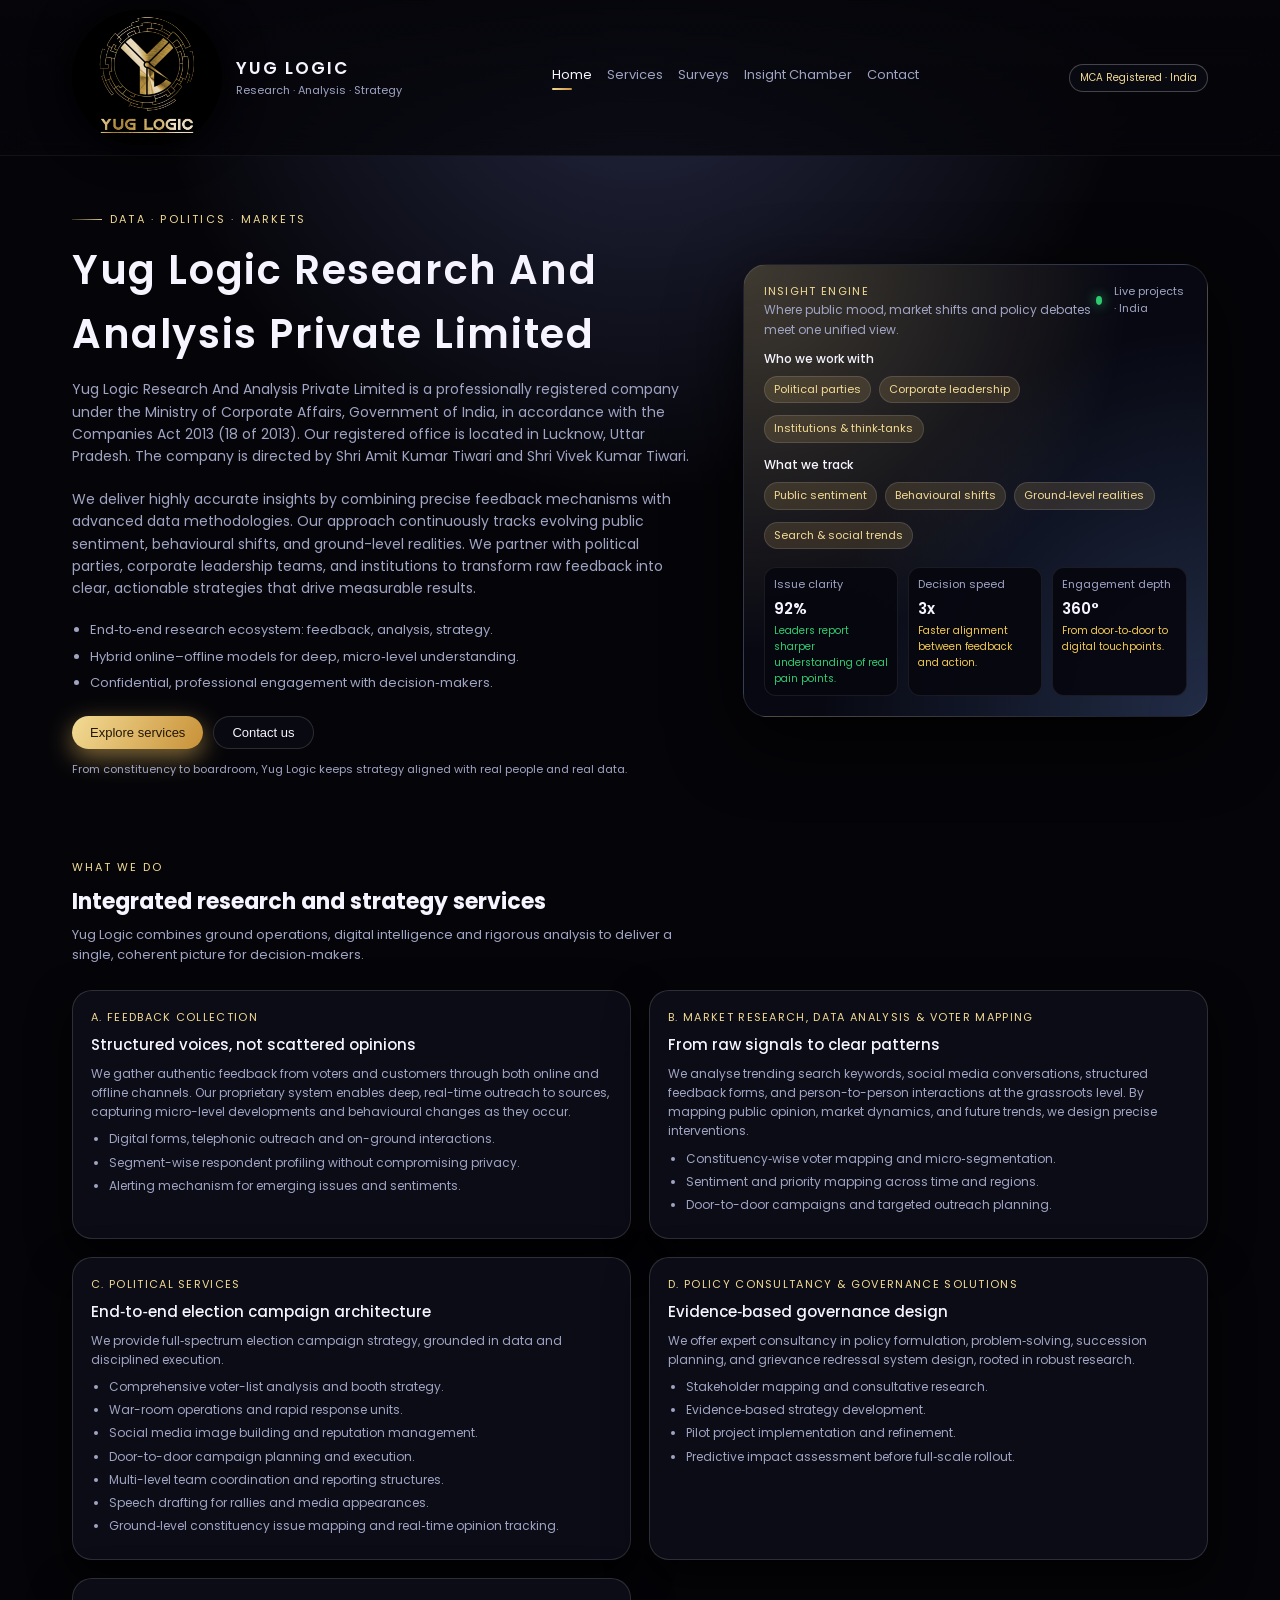
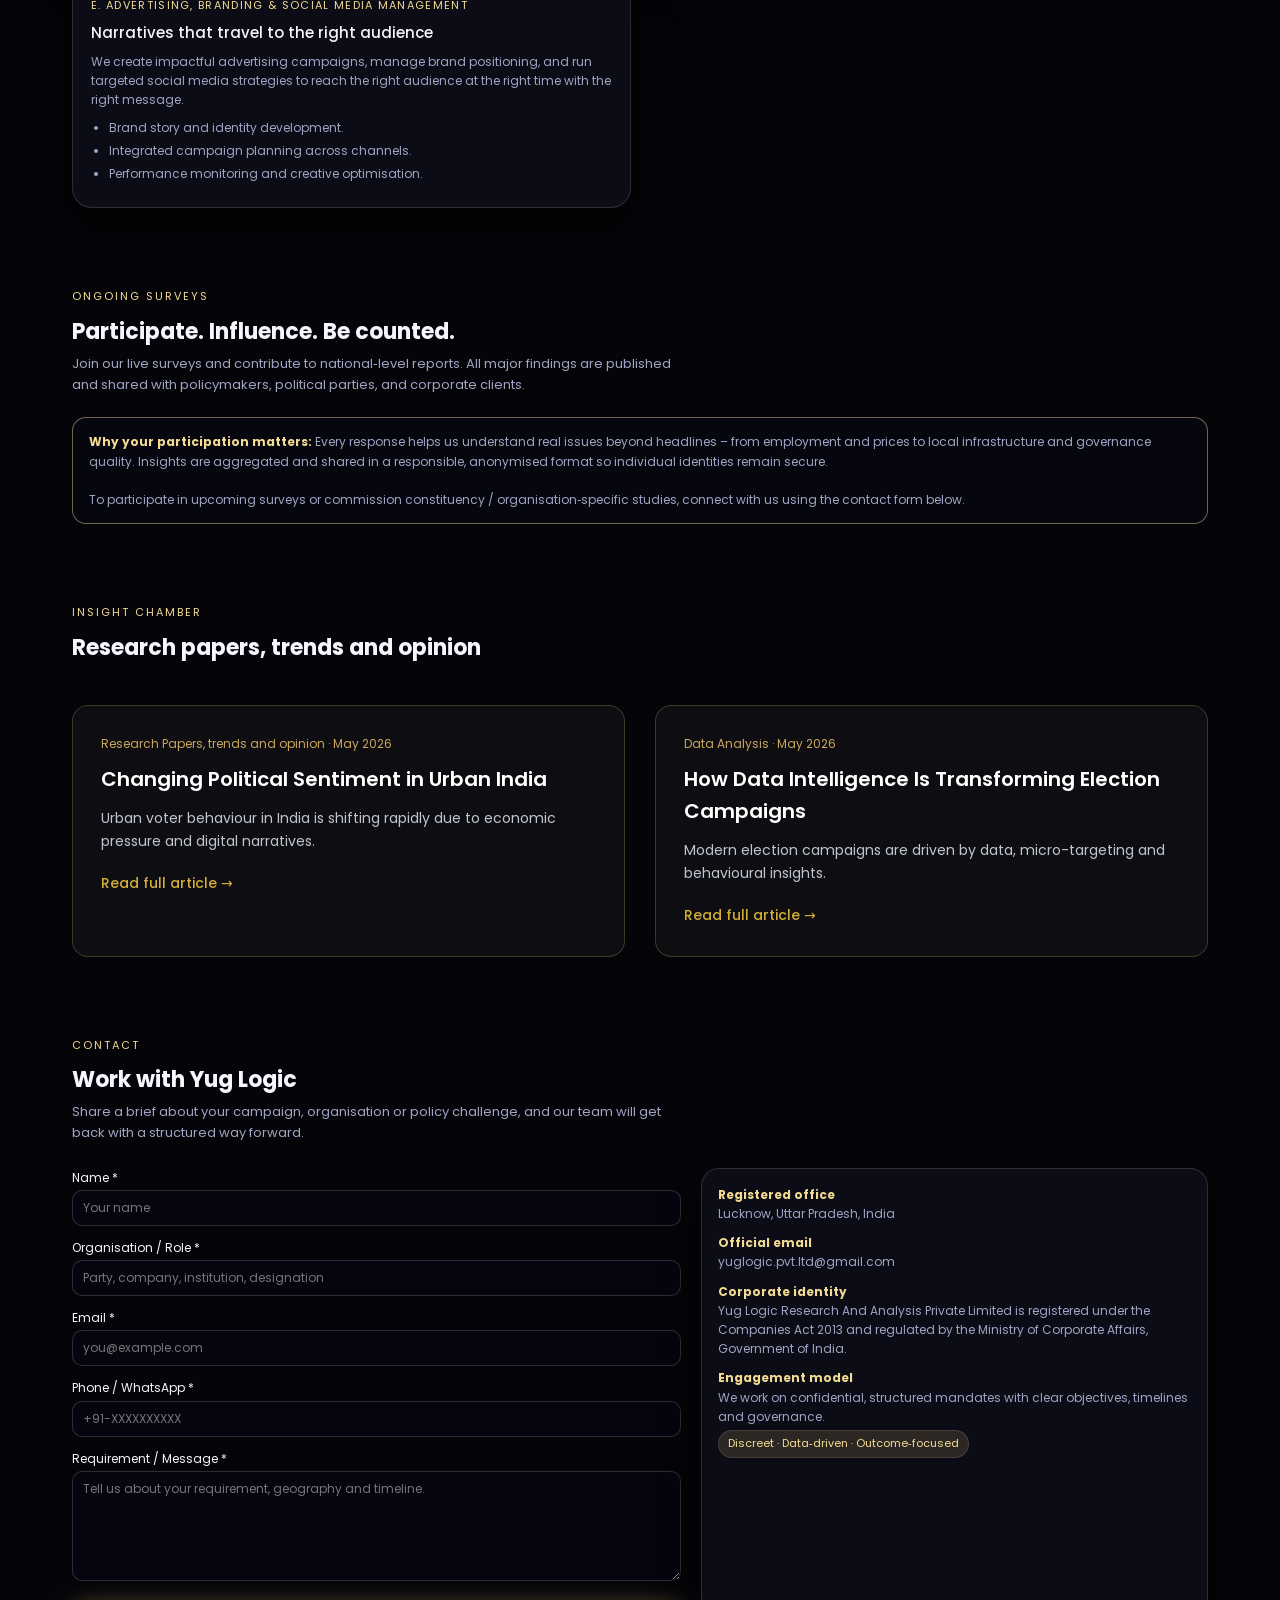
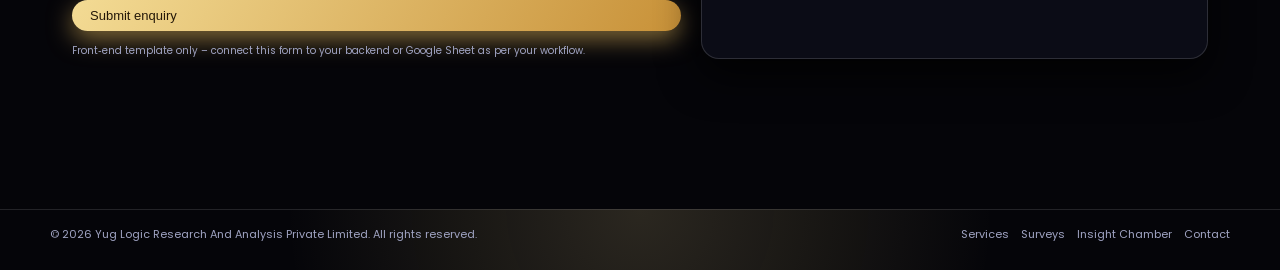
==== commit afa40862: "Make Mandatory Fileds" ====
--- a/index.html
+++ b/index.html
@@ -290,23 +290,23 @@
         <div>
           <form id="enquiryForm">
             <div>
-              <label for="name">Name</label>
+              <label for="name">Name *</label>
               <input id="name" name="name" type="text" placeholder="Your name" />
             </div>
             <div>
-              <label for="org">Organisation / Role</label>
+              <label for="org">Organisation / Role *</label>
               <input id="org" name="org" type="text" placeholder="Party, company, institution, designation" />
             </div>
             <div>
-              <label for="email">Email</label>
+              <label for="email">Email *</label>
               <input id="email" name="email" type="email" placeholder="you@example.com" />
             </div>
             <div>
-              <label for="phone">Phone / WhatsApp</label>
+              <label for="phone">Phone / WhatsApp *</label>
               <input id="phone" name="phone" type="tel" placeholder="+91-XXXXXXXXXX" />
             </div>
             <div>
-              <label for="msg">Requirement / Message</label>
+              <label for="msg">Requirement / Message *</label>
               <textarea id="msg" name="msg"
                 placeholder="Tell us about your requirement, geography and timeline."></textarea>
             </div>
@@ -361,12 +361,11 @@
     </div>
   </footer>
 
-  <!-- Success Popup -->
-  <div id="successPopup" class="popup-overlay">
+  <div id="popup" class="popup-overlay">
     <div class="popup-box">
-      <div class="popup-icon">✓</div>
-      <h3>Enquiry Submitted</h3>
-      <p>Thank you for contacting Yug Logic. Our team will reach out shortly.</p>
+      <div class="popup-icon" id="popupIcon">✓</div>
+      <h3 id="popupTitle">Title</h3>
+      <p id="popupMessage">Message</p>
       <button onclick="closePopup()">Close</button>
     </div>
   </div>
@@ -375,12 +374,30 @@
   <script>
     document.getElementById('year').textContent = new Date().getFullYear();
 
-    const SCRIPT_URL = 'https://script.google.com/macros/s/AKfycbyWjGKu5oeW3pfzpf-v7jNRfKHC6XNShoSL7hSLImDXv3qcmVnDAsrE3kK5Fc-kvegi8g/exec';
+    // const SCRIPT_URL = 'https://script.google.com/macros/s/AKfycbyWjGKu5oeW3pfzpf-v7jNRfKHC6XNShoSL7hSLImDXv3qcmVnDAsrE3kK5Fc-kvegi8g/exec';
+    const SCRIPT_URL = 'https://script.google.com/macros/s/AKfycbwtP2foGc1KJy_00X5JLeHmjPDPN9fK2eErmnussk3zmuLlFXhWrAxr6rbq1n6eNYw/exec';
 
     const form = document.getElementById('enquiryForm');
     const enquiryBtn = document.getElementById('enquiryBtn');
 
     enquiryBtn.addEventListener('click', async () => {
+      const name = document.getElementById('name').value.trim();
+      const email = document.getElementById('email').value.trim();
+      const phone = document.getElementById('phone').value.trim();
+      const message = document.getElementById('msg').value.trim();
+
+      // ✅ Validation
+      if (!name || !email || !phone || !message) {
+        showPopup('error', 'Please fill all required fields.');
+        return;
+      }
+
+      // ✅ Email format check
+      const emailPattern = /^[^ ]+@[^ ]+\.[a-z]{2,3}$/;
+      if (!email.match(emailPattern)) {
+        showPopup('error', 'Please enter a valid email address.');
+        return;
+      }
       const formData = new FormData(form);
 
       try {
@@ -389,23 +406,38 @@
           mode: 'no-cors',        // <- important
           body: formData
         });
-        showPopup();
+        showPopup('success', 'Enquiry submitted successfully. Our team will contact you soon.');
         form.reset();
       } catch (error) {
         console.error('Error!', error);
-        alert('Error Occurred Please try again.');
+        showPopup('error', 'Something went wrong. Please try again.');
       }
     });
   </script>
   <script>
-    function showPopup() {
-      const popup = document.getElementById('successPopup');
+    function showPopup(type, message) {
+      const popup = document.getElementById('popup');
+      const icon = document.getElementById('popupIcon');
+      const title = document.getElementById('popupTitle');
+      const msg = document.getElementById('popupMessage');
+
       popup.classList.add('active');
+
+      if (type === 'success') {
+        icon.innerHTML = '✓';
+        title.innerText = 'Success';
+        icon.style.color = 'green';
+      } else {
+        icon.innerHTML = '!';
+        title.innerText = 'Error';
+        icon.style.color = 'red';
+      }
+
+      msg.innerText = message;
     }
 
     function closePopup() {
-      const popup = document.getElementById('successPopup');
-      popup.classList.remove('active');
+      document.getElementById('popup').classList.remove('active');
     }
 
     const container = document.getElementById("blogContainer");
